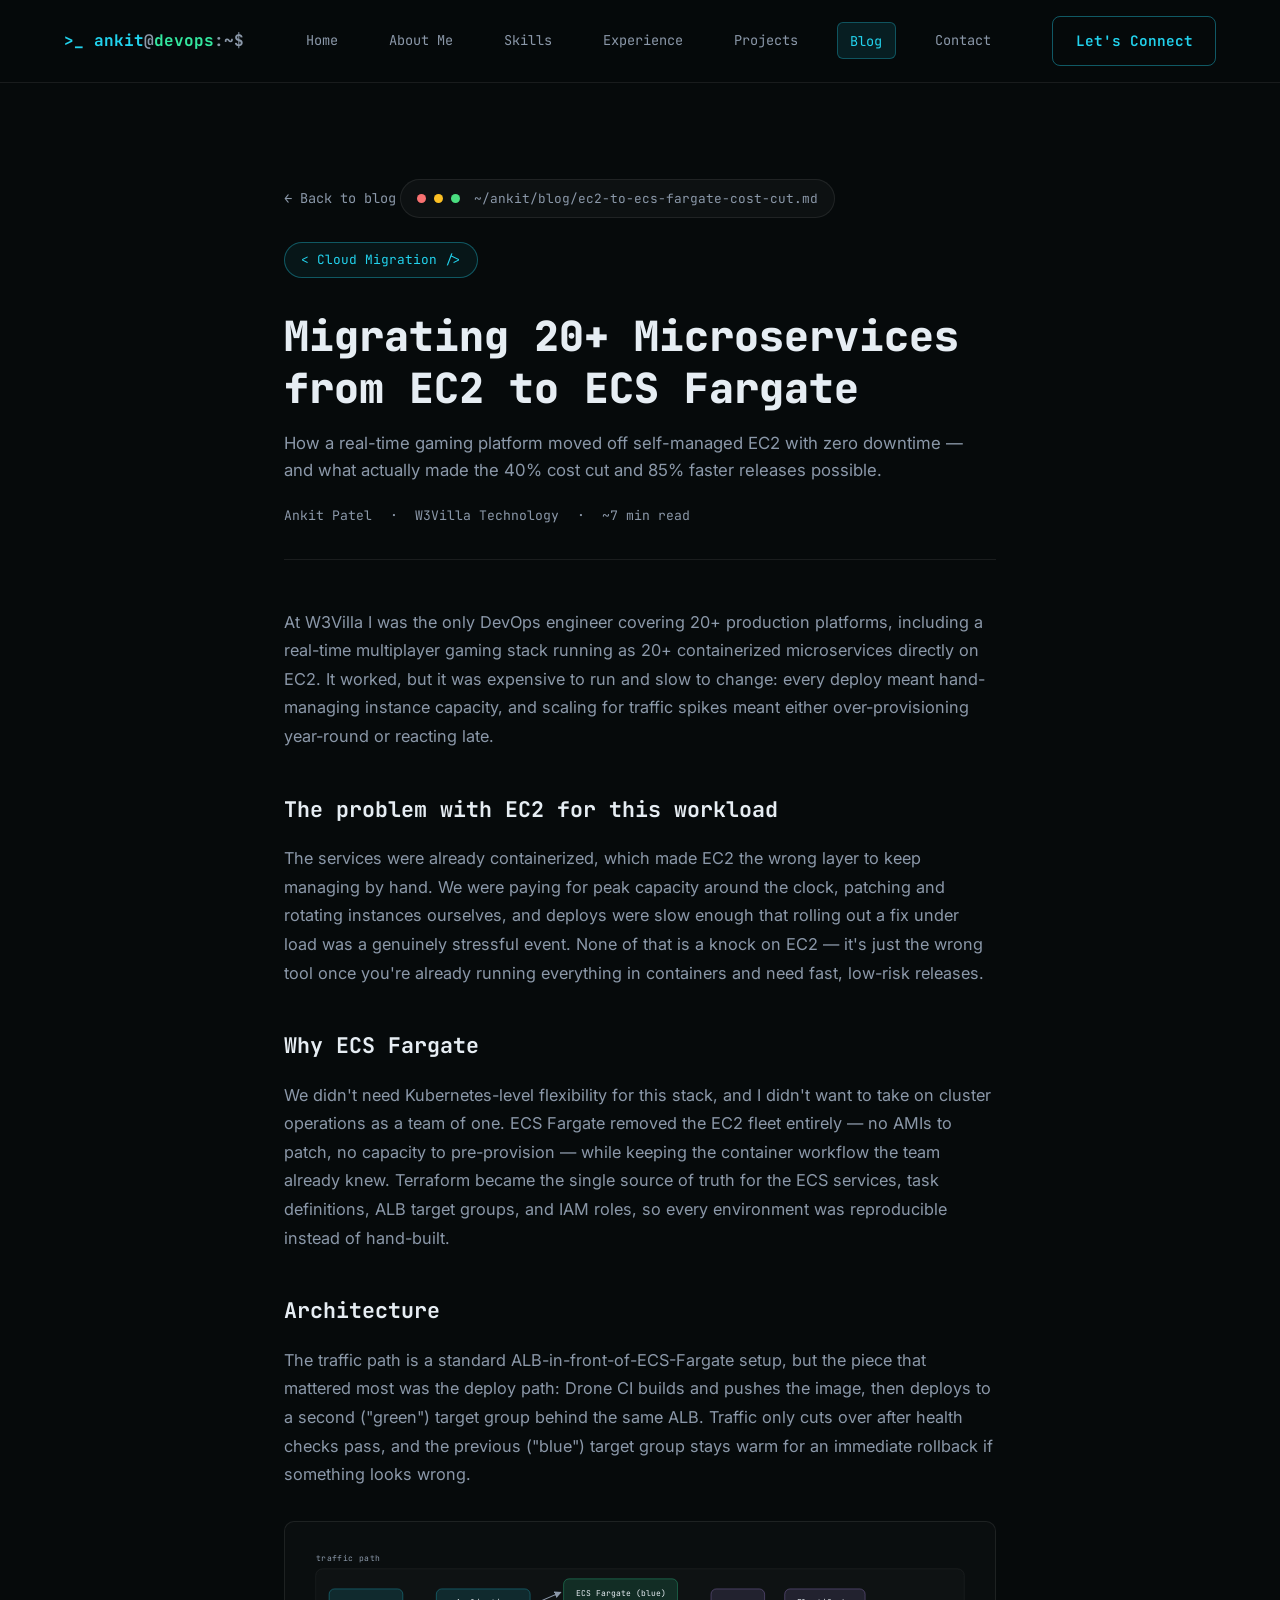
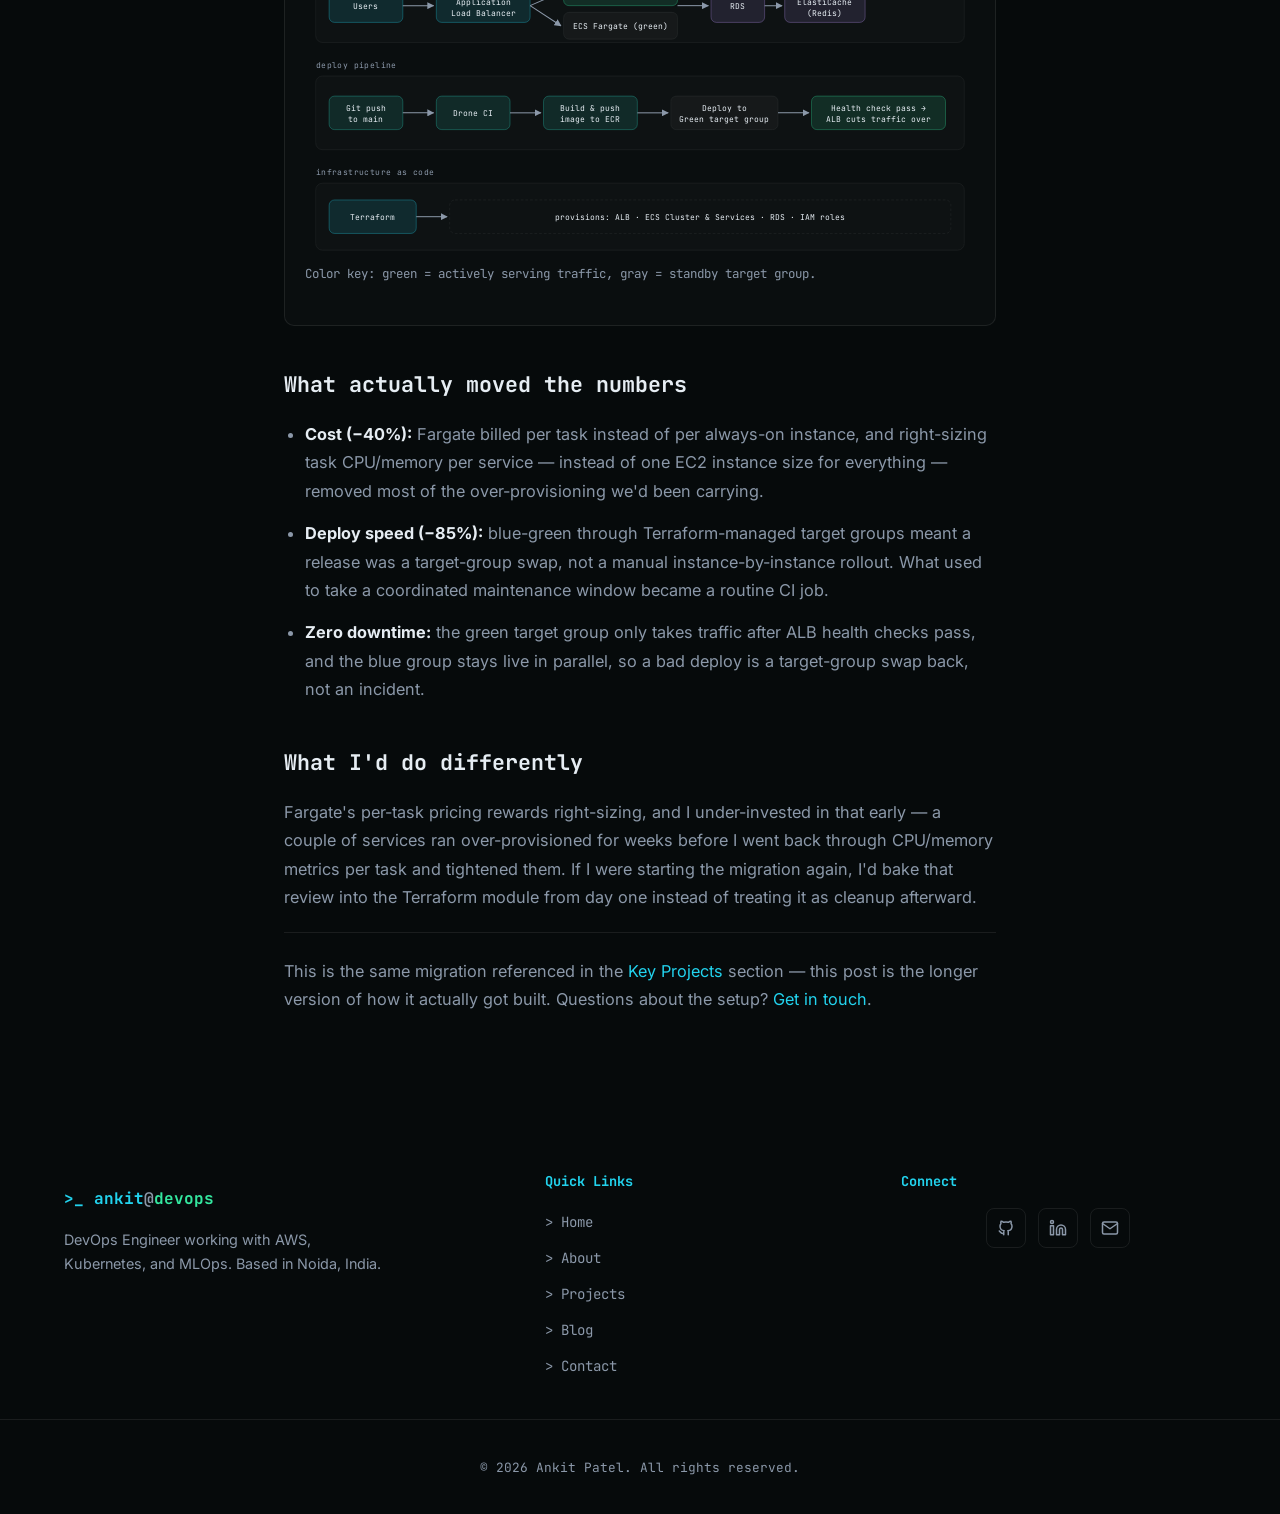
==== blog/ec2-to-ecs-fargate-migration.html @ 42680e38 "Add profile snapshot section, fix experience figures, publish first blog post - Correct years of exp" ====
<!doctype html>
<html lang="en">
  <head>
    <meta charset="UTF-8" />
    <meta name="viewport" content="width=device-width, initial-scale=1.0" />
    <title>Migrating 20+ Microservices from EC2 to ECS Fargate | Ankit Patel</title>
    <meta name="description" content="How I moved a real-time gaming platform's 20+ microservices from EC2 to ECS Fargate with Terraform, blue-green deployments, and Drone CI &mdash; cutting costs 40% and shipping 85% faster with zero downtime." />
    <meta name="author" content="Ankit Patel" />
    <meta name="robots" content="index, follow" />
    <link rel="canonical" href="https://aankitpatel.github.io/blog/ec2-to-ecs-fargate-migration.html" />

    <meta property="og:title" content="Migrating 20+ Microservices from EC2 to ECS Fargate" />
    <meta property="og:description" content="Terraform, blue-green deployments, and Drone CI: how a real-time gaming platform moved off EC2 with zero downtime, 40% lower costs, and 85% faster releases." />
    <meta property="og:type" content="article" />
    <meta property="og:url" content="https://aankitpatel.github.io/blog/ec2-to-ecs-fargate-migration.html" />
    <meta property="og:image" content="https://aankitpatel.github.io/assets/profile.jpg" />
    <meta name="theme-color" content="#0a0f10" />

    <link rel="preconnect" href="https://fonts.googleapis.com" />
    <link rel="preconnect" href="https://fonts.gstatic.com" crossorigin />
    <link href="https://fonts.googleapis.com/css2?family=Inter:wght@400;500;600;700;800&family=JetBrains+Mono:wght@400;500;600;700;800&display=swap" rel="stylesheet" />
    <link rel="stylesheet" href="../assets/style.css" />
    <link rel="stylesheet" href="../assets/post.css" />
    <link rel="icon" href="/favicon.ico" sizes="any" />
  </head>

  <body>
    <header class="nav" id="nav">
      <div class="nav-inner">
        <a href="../index.html#home" class="nav-logo"><span class="prompt-icon">&gt;_</span> <span class="c-cyan">ankit</span><span class="c-dim">@</span><span class="c-green">devops</span><span class="c-dim">:~$</span></a>
        <button class="nav-toggle" id="navToggle" aria-label="Toggle menu" aria-expanded="false">
          <span></span><span></span><span></span>
        </button>
        <nav class="nav-links" id="navLinks">
          <a href="../index.html#home">Home</a>
          <a href="../index.html#about">About Me</a>
          <a href="../index.html#skills">Skills</a>
          <a href="../index.html#experience">Experience</a>
          <a href="../index.html#projects">Projects</a>
          <a href="../index.html#blog" class="active">Blog</a>
          <a href="../index.html#contact">Contact</a>
        </nav>
        <a href="../index.html#contact" class="btn btn-outline nav-cta">Let's Connect</a>
      </div>
    </header>

    <article class="post">
      <div class="container post-container">
        <a class="post-back" href="../index.html#blog">&larr; Back to blog</a>

        <div class="term-badge">
          <span class="dot dot-red"></span><span class="dot dot-yellow"></span><span class="dot dot-green"></span>
          <span class="term-path">~/ankit/blog/ec2-to-ecs-fargate-cost-cut.md</span>
        </div>

        <span class="pill pill-cyan">&lt; Cloud Migration /&gt;</span>
        <h1 class="post-title">Migrating 20+ Microservices from EC2 to ECS Fargate</h1>
        <p class="post-sub">How a real-time gaming platform moved off self-managed EC2 with zero downtime &mdash; and what actually made the 40% cost cut and 85% faster releases possible.</p>
        <div class="post-meta">
          <span>Ankit Patel</span>
          <span class="sep">&middot;</span>
          <span>W3Villa Technology</span>
          <span class="sep">&middot;</span>
          <span>~7 min read</span>
        </div>

        <div class="post-body">
          <p>
            At W3Villa I was the only DevOps engineer covering 20+ production platforms, including a real-time
            multiplayer gaming stack running as 20+ containerized microservices directly on EC2. It worked, but it
            was expensive to run and slow to change: every deploy meant hand-managing instance capacity, and scaling
            for traffic spikes meant either over-provisioning year-round or reacting late.
          </p>

          <h2>The problem with EC2 for this workload</h2>
          <p>
            The services were already containerized, which made EC2 the wrong layer to keep managing by hand. We
            were paying for peak capacity around the clock, patching and rotating instances ourselves, and deploys
            were slow enough that rolling out a fix under load was a genuinely stressful event. None of that is a
            knock on EC2 &mdash; it's just the wrong tool once you're already running everything in containers and need
            fast, low-risk releases.
          </p>

          <h2>Why ECS Fargate</h2>
          <p>
            We didn't need Kubernetes-level flexibility for this stack, and I didn't want to take on cluster
            operations as a team of one. ECS Fargate removed the EC2 fleet entirely &mdash; no AMIs to patch, no
            capacity to pre-provision &mdash; while keeping the container workflow the team already knew. Terraform
            became the single source of truth for the ECS services, task definitions, ALB target groups, and IAM
            roles, so every environment was reproducible instead of hand-built.
          </p>

          <h2>Architecture</h2>
          <p>
            The traffic path is a standard ALB-in-front-of-ECS-Fargate setup, but the piece that mattered most was
            the deploy path: Drone CI builds and pushes the image, then deploys to a second ("green") target group
            behind the same ALB. Traffic only cuts over after health checks pass, and the previous ("blue") target
            group stays warm for an immediate rollback if something looks wrong.
          </p>

          <div class="diagram-wrap" role="img" aria-label="Architecture diagram: users route through an Application Load Balancer to ECS Fargate blue and green target groups backed by RDS and ElastiCache; a Drone CI pipeline builds images, pushes to ECR, and deploys to the green target group before the ALB cuts traffic over; Terraform provisions the ALB, ECS cluster, RDS, and IAM roles.">
            <svg viewBox="0 0 1000 480" xmlns="http://www.w3.org/2000/svg" class="diagram-svg">
              <defs>
                <marker id="arrow" viewBox="0 0 10 10" refX="9" refY="5" markerWidth="7" markerHeight="7" orient="auto-start-reverse">
                  <path d="M0,0 L10,5 L0,10 z" fill="var(--diagram-arrow)"></path>
                </marker>
              </defs>

              <text x="16" y="28" class="diagram-lane-label">traffic path</text>
              <rect x="16" y="40" width="968" height="110" rx="10" class="diagram-lane"></rect>

              <rect x="36" y="70" width="110" height="50" rx="8" class="diagram-box diagram-box-cyan"></rect>
              <text x="91" y="100" class="diagram-box-text">Users</text>

              <rect x="196" y="70" width="140" height="50" rx="8" class="diagram-box diagram-box-cyan"></rect>
              <text x="266" y="94" class="diagram-box-text">Application</text>
              <text x="266" y="110" class="diagram-box-text">Load Balancer</text>

              <rect x="386" y="55" width="170" height="40" rx="8" class="diagram-box diagram-box-green"></rect>
              <text x="471" y="80" class="diagram-box-text">ECS Fargate (blue)</text>

              <rect x="386" y="105" width="170" height="40" rx="8" class="diagram-box diagram-box-dim"></rect>
              <text x="471" y="130" class="diagram-box-text">ECS Fargate (green)</text>

              <rect x="606" y="70" width="80" height="50" rx="8" class="diagram-box diagram-box-purple"></rect>
              <text x="646" y="100" class="diagram-box-text">RDS</text>

              <rect x="716" y="70" width="120" height="50" rx="8" class="diagram-box diagram-box-purple"></rect>
              <text x="776" y="94" class="diagram-box-text">ElastiCache</text>
              <text x="776" y="110" class="diagram-box-text">(Redis)</text>

              <line x1="146" y1="95" x2="192" y2="95" class="diagram-line" marker-end="url(#arrow)"></line>
              <line x1="336" y1="95" x2="382" y2="75" class="diagram-line" marker-end="url(#arrow)"></line>
              <line x1="336" y1="95" x2="382" y2="125" class="diagram-line" marker-end="url(#arrow)"></line>
              <line x1="556" y1="95" x2="602" y2="95" class="diagram-line" marker-end="url(#arrow)"></line>
              <line x1="686" y1="95" x2="712" y2="95" class="diagram-line" marker-end="url(#arrow)"></line>

              <text x="16" y="188" class="diagram-lane-label">deploy pipeline</text>
              <rect x="16" y="200" width="968" height="110" rx="10" class="diagram-lane"></rect>

              <rect x="36" y="230" width="110" height="50" rx="8" class="diagram-box diagram-box-teal"></rect>
              <text x="91" y="252" class="diagram-box-text">Git push</text>
              <text x="91" y="268" class="diagram-box-text">to main</text>

              <rect x="196" y="230" width="110" height="50" rx="8" class="diagram-box diagram-box-teal"></rect>
              <text x="251" y="260" class="diagram-box-text">Drone CI</text>

              <rect x="356" y="230" width="140" height="50" rx="8" class="diagram-box diagram-box-teal"></rect>
              <text x="426" y="252" class="diagram-box-text">Build &amp; push</text>
              <text x="426" y="268" class="diagram-box-text">image to ECR</text>

              <rect x="546" y="230" width="160" height="50" rx="8" class="diagram-box diagram-box-dim"></rect>
              <text x="626" y="252" class="diagram-box-text">Deploy to</text>
              <text x="626" y="268" class="diagram-box-text">Green target group</text>

              <rect x="756" y="230" width="200" height="50" rx="8" class="diagram-box diagram-box-green"></rect>
              <text x="856" y="252" class="diagram-box-text">Health check pass &rarr;</text>
              <text x="856" y="268" class="diagram-box-text">ALB cuts traffic over</text>

              <line x1="146" y1="255" x2="192" y2="255" class="diagram-line" marker-end="url(#arrow)"></line>
              <line x1="306" y1="255" x2="352" y2="255" class="diagram-line" marker-end="url(#arrow)"></line>
              <line x1="496" y1="255" x2="542" y2="255" class="diagram-line" marker-end="url(#arrow)"></line>
              <line x1="706" y1="255" x2="752" y2="255" class="diagram-line" marker-end="url(#arrow)"></line>

              <text x="16" y="348" class="diagram-lane-label">infrastructure as code</text>
              <rect x="16" y="360" width="968" height="100" rx="10" class="diagram-lane"></rect>

              <rect x="36" y="385" width="130" height="50" rx="8" class="diagram-box diagram-box-cyan"></rect>
              <text x="101" y="415" class="diagram-box-text">Terraform</text>

              <rect x="216" y="385" width="748" height="50" rx="8" class="diagram-box diagram-box-outline"></rect>
              <text x="590" y="415" class="diagram-box-text">provisions: ALB &middot; ECS Cluster &amp; Services &middot; RDS &middot; IAM roles</text>

              <line x1="166" y1="410" x2="212" y2="410" class="diagram-line" marker-end="url(#arrow)"></line>
            </svg>
            <p class="diagram-caption">Color key: green = actively serving traffic, gray = standby target group.</p>
          </div>

          <h2>What actually moved the numbers</h2>
          <ul>
            <li>
              <strong>Cost (&minus;40%):</strong> Fargate billed per task instead of per always-on instance, and
              right-sizing task CPU/memory per service &mdash; instead of one EC2 instance size for everything &mdash;
              removed most of the over-provisioning we'd been carrying.
            </li>
            <li>
              <strong>Deploy speed (&minus;85%):</strong> blue-green through Terraform-managed target groups meant a
              release was a target-group swap, not a manual instance-by-instance rollout. What used to take a
              coordinated maintenance window became a routine CI job.
            </li>
            <li>
              <strong>Zero downtime:</strong> the green target group only takes traffic after ALB health checks
              pass, and the blue group stays live in parallel, so a bad deploy is a target-group swap back, not an
              incident.
            </li>
          </ul>

          <h2>What I'd do differently</h2>
          <p>
            Fargate's per-task pricing rewards right-sizing, and I under-invested in that early &mdash; a couple of
            services ran over-provisioned for weeks before I went back through CPU/memory metrics per task and
            tightened them. If I were starting the migration again, I'd bake that review into the Terraform module
            from day one instead of treating it as cleanup afterward.
          </p>

          <p class="post-closing">
            This is the same migration referenced in the
            <a href="../index.html#projects">Key Projects</a> section &mdash; this post is the longer version of how
            it actually got built. Questions about the setup? <a href="../index.html#contact">Get in touch</a>.
          </p>
        </div>
      </div>
    </article>

    <footer class="footer">
      <div class="container footer-grid">
        <div>
          <p class="nav-logo"><span class="prompt-icon">&gt;_</span> <span class="c-cyan">ankit</span><span class="c-dim">@</span><span class="c-green">devops</span></p>
          <p class="footer-blurb">DevOps Engineer working with AWS, Kubernetes, and MLOps. Based in Noida, India.</p>
        </div>
        <div>
          <h4>Quick Links</h4>
          <ul class="footer-links">
            <li><a href="../index.html#home">&gt; Home</a></li>
            <li><a href="../index.html#about">&gt; About</a></li>
            <li><a href="../index.html#projects">&gt; Projects</a></li>
            <li><a href="../index.html#blog">&gt; Blog</a></li>
            <li><a href="../index.html#contact">&gt; Contact</a></li>
          </ul>
        </div>
        <div>
          <h4>Connect</h4>
          <div class="social-row">
            <a href="https://github.com/aankitpatel" target="_blank" rel="noopener" aria-label="GitHub">
              <svg viewBox="0 0 24 24" class="icon"><path d="M9 19c-4.3 1.4-4.3-2.5-6-3m12 5v-3.5c0-1 .1-1.4-.5-2 2.8-.3 5.5-1.4 5.5-6a4.6 4.6 0 0 0-1.3-3.2 4.2 4.2 0 0 0-.1-3.2s-1.1-.3-3.5 1.3a12.3 12.3 0 0 0-6.2 0C6.5 2.8 5.4 3.1 5.4 3.1a4.2 4.2 0 0 0-.1 3.2A4.6 4.6 0 0 0 4 9.5c0 4.6 2.7 5.7 5.5 6-.6.6-.6 1.2-.5 2V21"/></svg>
            </a>
            <a href="https://linkedin.com/in/ankit-patel-58916516b" target="_blank" rel="noopener" aria-label="LinkedIn">
              <svg viewBox="0 0 24 24" class="icon"><path d="M16 8a6 6 0 0 1 6 6v7h-4v-7a2 2 0 0 0-2-2 2 2 0 0 0-2 2v7h-4v-7a6 6 0 0 1 6-6z"/><rect x="2" y="9" width="4" height="12"/><circle cx="4" cy="4" r="2"/></svg>
            </a>
            <a href="mailto:a.ankitpatel01@gmail.com" aria-label="Email">
              <svg viewBox="0 0 24 24" class="icon"><rect x="2" y="4" width="20" height="16" rx="2"/><polyline points="22 6 12 13 2 6"/></svg>
            </a>
          </div>
        </div>
      </div>
      <div class="footer-bottom">
        <p>&copy; 2026 Ankit Patel. All rights reserved.</p>
      </div>
    </footer>

    <script src="../assets/script.js"></script>
  </body>
</html>
---- assets/style.css ----
:root {
  --bg: #060a0b;
  --bg-alt: #0a1011;
  --card: rgba(255, 255, 255, 0.02);
  --border: rgba(255, 255, 255, 0.08);
  --text: #e6edf3;
  --text-dim: #8b98a9;

  --cyan: #22d3ee;
  --green: #34e8a0;
  --teal: #2dd4bf;
  --purple: #b794f6;

  --font-mono: "JetBrains Mono", ui-monospace, "SF Mono", Consolas, monospace;
  --font-sans: "Inter", system-ui, -apple-system, sans-serif;

  --radius: 10px;
  --max-width: 1200px;
}

* { box-sizing: border-box; }
html { scroll-behavior: smooth; }

body {
  margin: 0;
  font-family: var(--font-sans);
  background: var(--bg);
  color: var(--text);
  line-height: 1.65;
}

a { color: inherit; text-decoration: none; }
.container { max-width: var(--max-width); margin: 0 auto; padding: 0 1.5rem; }

.icon { width: 18px; height: 18px; fill: none; stroke: currentColor; stroke-width: 2; stroke-linecap: round; stroke-linejoin: round; }
.icon-sm { width: 15px; height: 15px; fill: none; stroke: currentColor; stroke-width: 2; stroke-linecap: round; stroke-linejoin: round; vertical-align: -2px; margin-right: 2px; }

.c-cyan { color: var(--cyan); }
.c-green { color: var(--green); }
.c-purple { color: var(--purple); }
.c-dim { color: var(--text-dim); }

/* NAV */
.nav {
  position: sticky;
  top: 0;
  z-index: 100;
  background: rgba(6, 10, 11, 0.85);
  backdrop-filter: blur(10px);
  border-bottom: 1px solid var(--border);
}
.nav-inner {
  max-width: var(--max-width);
  margin: 0 auto;
  padding: 1rem 1.5rem;
  display: flex;
  align-items: center;
  gap: 2rem;
}
.nav-logo {
  font-family: var(--font-mono);
  font-weight: 700;
  font-size: 1rem;
  white-space: nowrap;
}
.prompt-icon { color: var(--cyan); }
.nav-links {
  display: flex;
  gap: 1.6rem;
  flex: 1;
  justify-content: center;
}
.nav-links a {
  font-family: var(--font-mono);
  color: var(--text-dim);
  font-size: 0.85rem;
  padding: 0.4rem 0.8rem;
  border-radius: 6px;
  transition: color 0.15s ease, background 0.15s ease;
}
.nav-links a:hover { color: var(--text); }
.nav-links a.active {
  color: var(--cyan);
  background: rgba(34, 211, 238, 0.1);
  border: 1px solid rgba(34, 211, 238, 0.3);
}
.nav-cta { white-space: nowrap; font-size: 0.85rem; padding: 0.55rem 1.1rem; }
.nav-toggle {
  display: none;
  flex-direction: column;
  gap: 4px;
  background: none;
  border: none;
  cursor: pointer;
  margin-left: auto;
}
.nav-toggle span { width: 22px; height: 2px; background: var(--text); display: block; }

/* BUTTONS */
.btn {
  display: inline-flex;
  align-items: center;
  gap: 0.5rem;
  padding: 0.75rem 1.4rem;
  border-radius: 8px;
  font-family: var(--font-mono);
  font-weight: 600;
  font-size: 0.9rem;
  border: 1px solid transparent;
  cursor: pointer;
  transition: transform 0.15s ease, box-shadow 0.15s ease, background 0.15s ease;
}
.btn:hover { transform: translateY(-2px); text-decoration: none; }
.btn-primary { background: var(--cyan); color: #04191d; box-shadow: 0 0 24px rgba(34, 211, 238, 0.25); }
.btn-primary:hover { box-shadow: 0 0 32px rgba(34, 211, 238, 0.45); }
.btn-outline { background: transparent; color: var(--cyan); border-color: rgba(34, 211, 238, 0.4); }
.btn-outline:hover { background: rgba(34, 211, 238, 0.08); }
.btn-outline-cyan { background: transparent; color: var(--cyan); border-color: rgba(34, 211, 238, 0.4); }
.btn-outline-cyan:hover { background: rgba(34, 211, 238, 0.08); }
.btn-outline-green { background: transparent; color: var(--green); border-color: rgba(52, 232, 160, 0.4); }
.btn-outline-green:hover { background: rgba(52, 232, 160, 0.08); }

/* HERO */
.hero {
  position: relative;
  min-height: 92vh;
  display: flex;
  align-items: center;
  justify-content: center;
  text-align: center;
  overflow: hidden;
  padding: 5rem 1.5rem 3rem;
}
.hero-grid {
  position: absolute;
  inset: 0;
  background-image:
    linear-gradient(rgba(255, 255, 255, 0.035) 1px, transparent 1px),
    linear-gradient(90deg, rgba(255, 255, 255, 0.035) 1px, transparent 1px);
  background-size: 44px 44px;
  mask-image: radial-gradient(ellipse at center, black 40%, transparent 80%);
}
.hero-glow {
  position: absolute;
  width: 480px;
  height: 480px;
  border-radius: 50%;
  filter: blur(90px);
  opacity: 0.25;
}
.hero-glow-cyan { top: -120px; left: -100px; background: var(--cyan); }
.hero-glow-green { bottom: -160px; right: -120px; background: var(--green); }

.hero-inner { position: relative; z-index: 1; max-width: 880px; }

.term-badge {
  display: inline-flex;
  align-items: center;
  gap: 0.5rem;
  padding: 0.5rem 1rem;
  border: 1px solid var(--border);
  border-radius: 999px;
  background: rgba(255, 255, 255, 0.03);
  margin-bottom: 2rem;
  font-family: var(--font-mono);
  font-size: 0.8rem;
  color: var(--text-dim);
}
.dot { width: 9px; height: 9px; border-radius: 50%; display: inline-block; }
.dot-red { background: #f87171; }
.dot-yellow { background: #fbbf24; }
.dot-green { background: #4ade80; }
.term-path { margin-left: 0.4rem; }

.hero h1 {
  font-family: var(--font-mono);
  font-size: clamp(2.4rem, 6vw, 4.2rem);
  font-weight: 800;
  margin: 0 0 1.25rem;
  letter-spacing: -0.01em;
}
.grad-text {
  background: linear-gradient(90deg, var(--cyan), var(--green));
  -webkit-background-clip: text;
  background-clip: text;
  color: transparent;
  filter: drop-shadow(0 0 18px rgba(34, 211, 238, 0.35));
}

.typewriter-line {
  font-family: var(--font-mono);
  font-size: 1.3rem;
  color: var(--text-dim);
  margin: 0 0 1.75rem;
  min-height: 1.6em;
}
.prompt-arrow { color: var(--cyan); }
.cursor { display: inline-block; width: 0.55em; background: var(--cyan); animation: blink 1s step-end infinite; }
@keyframes blink { 50% { opacity: 0; } }

.tagline { color: var(--text-dim); font-size: 1.02rem; max-width: 720px; margin: 0 auto 2.25rem; }

.cta-row { display: flex; gap: 1rem; justify-content: center; flex-wrap: wrap; }

.scroll-label {
  font-family: var(--font-mono);
  color: var(--text-dim);
  font-size: 0.78rem;
  text-transform: uppercase;
  letter-spacing: 0.1em;
  margin: 2.5rem 0 1rem;
}
.social-row { display: flex; gap: 0.75rem; justify-content: center; }
.social-row a {
  width: 40px; height: 40px;
  display: flex; align-items: center; justify-content: center;
  border: 1px solid var(--border);
  border-radius: 8px;
  color: var(--text-dim);
  transition: color 0.15s ease, border-color 0.15s ease;
}
.social-row a:hover { color: var(--cyan); border-color: rgba(34, 211, 238, 0.4); }

/* SNAPSHOT */
.snapshot-section { padding-top: 0; }
.snapshot-grid {
  display: grid;
  grid-template-columns: 1fr auto 1fr;
  gap: 2.5rem;
  align-items: center;
}
.snapshot-col { display: grid; gap: 1.5rem; }
.snapshot-card {
  border: 1px solid var(--border);
  border-radius: var(--radius);
  background: var(--card);
  padding: 1.5rem;
}
.snapshot-label {
  display: block;
  font-family: var(--font-mono);
  font-size: 0.72rem;
  color: var(--text-dim);
  letter-spacing: 0.08em;
  margin-bottom: 0.9rem;
}
.snapshot-name { margin: 0 0 0.3rem; font-family: var(--font-mono); font-size: 1.3rem; font-weight: 800; }
.snapshot-role { margin: 0 0 0.85rem; color: var(--cyan); font-family: var(--font-mono); font-size: 0.85rem; }
.snapshot-loc { margin: 0; color: var(--text-dim); font-size: 0.85rem; display: flex; align-items: center; gap: 0.4rem; }
.snapshot-card p { color: var(--text-dim); font-size: 0.88rem; margin: 0 0 0.75rem; }
.snapshot-card p:last-child { margin-bottom: 0; }

.snapshot-photo-wrap {
  position: relative;
  width: 260px;
  height: 260px;
  margin: 0 auto;
  display: flex;
  align-items: center;
  justify-content: center;
}
.snapshot-photo-frame {
  width: 220px;
  height: 220px;
  border-radius: 50%;
  overflow: hidden;
  border: 1px solid rgba(34, 211, 238, 0.4);
  box-shadow: 0 0 0 10px rgba(34, 211, 238, 0.05), 0 0 40px rgba(34, 211, 238, 0.15);
}
.snapshot-photo-frame img { width: 100%; height: 100%; object-fit: cover; display: block; }
.snapshot-corner {
  position: absolute;
  width: 28px;
  height: 28px;
  border: 2px solid rgba(52, 232, 160, 0.5);
}
.snapshot-corner-tl { top: 0; left: 0; border-right: none; border-bottom: none; }
.snapshot-corner-br { bottom: 0; right: 0; border-left: none; border-top: none; }

.snapshot-stats { list-style: none; padding: 0; margin: 0; display: grid; gap: 0.85rem; font-family: var(--font-mono); font-size: 0.85rem; color: var(--text-dim); }
.snapshot-stats li { display: flex; align-items: baseline; gap: 0.6rem; border-bottom: 1px solid var(--border); padding-bottom: 0.85rem; }
.snapshot-stats li:last-child { border-bottom: none; padding-bottom: 0; }
.snapshot-stats strong { font-size: 1.15rem; font-weight: 800; }

.snapshot-links { display: grid; gap: 0.85rem; }
.snapshot-links a {
  display: flex;
  align-items: center;
  gap: 0.6rem;
  color: var(--text-dim);
  font-family: var(--font-mono);
  font-size: 0.85rem;
  padding-bottom: 0.85rem;
  border-bottom: 1px solid var(--border);
  transition: color 0.15s ease;
}
.snapshot-links a:last-child { border-bottom: none; padding-bottom: 0; }
.snapshot-links a:hover { color: var(--cyan); }

/* SECTIONS */
.section { padding: 6rem 0; border-bottom: 1px solid var(--border); position: relative; }
.section-head { text-align: center; max-width: 640px; margin: 0 auto 3.5rem; }
.pill {
  display: inline-block;
  font-family: var(--font-mono);
  font-size: 0.8rem;
  padding: 0.4rem 1rem;
  border-radius: 999px;
  border: 1px solid;
  margin-bottom: 1.25rem;
}
.pill-cyan { color: var(--cyan); border-color: rgba(34, 211, 238, 0.35); background: rgba(34, 211, 238, 0.06); }
.pill-green { color: var(--green); border-color: rgba(52, 232, 160, 0.35); background: rgba(52, 232, 160, 0.06); }
.pill-purple { color: var(--purple); border-color: rgba(183, 148, 246, 0.35); background: rgba(183, 148, 246, 0.06); }

.grad-heading {
  font-family: var(--font-mono);
  font-size: clamp(1.9rem, 4vw, 2.6rem);
  font-weight: 800;
  margin: 0 0 0.75rem;
  background: linear-gradient(90deg, var(--cyan), var(--green));
  -webkit-background-clip: text;
  background-clip: text;
  color: transparent;
}
.grad-heading.big { font-size: clamp(2.4rem, 6vw, 3.6rem); color: var(--text); background: none; -webkit-text-fill-color: initial; }
.grad-heading.big .grad-text { filter: drop-shadow(0 0 22px rgba(52, 232, 160, 0.4)); }
.section-sub { color: var(--text-dim); font-size: 1rem; }

/* Accent color mapping */
.accent-cyan { --accent: var(--cyan); --accent-rgb: 34, 211, 238; }
.accent-green { --accent: var(--green); --accent-rgb: 52, 232, 160; }
.accent-teal { --accent: var(--teal); --accent-rgb: 45, 212, 191; }
.accent-purple { --accent: var(--purple); --accent-rgb: 183, 148, 246; }

/* ABOUT */
.about-grid { display: grid; grid-template-columns: 320px 1fr; gap: 3rem; align-items: start; }
.about-visual {
  border: 1px solid var(--border);
  border-radius: var(--radius);
  background: var(--card);
  padding: 1.5rem 1.25rem;
  box-shadow: 0 0 0 6px var(--bg-alt), 0 0 30px rgba(34, 211, 238, 0.1);
}
.about-visual .term-badge { margin-bottom: 1.4rem; font-size: 0.78rem; padding: 0.45rem 0.85rem; }
.git-log { font-family: var(--font-mono); font-size: 0.95rem; line-height: 1.6; }
.git-cmd { color: var(--text-dim); margin: 0 0 1.25rem; font-size: 0.85rem; }
.git-line {
  margin-bottom: 1.3rem;
  opacity: 0; transform: translateX(-8px);
  animation: git-line-in 0.45s ease forwards;
  animation-delay: calc(var(--i, 0) * 0.12s);
}
.git-line:last-of-type { margin-bottom: 0; }
@keyframes git-line-in { to { opacity: 1; transform: translateX(0); } }
.git-line-top { display: flex; align-items: center; gap: 0.6rem; margin-bottom: 0.4rem; }
.git-hash { color: var(--text-dim); font-size: 0.85rem; }
.git-type { font-weight: 700; padding: 0.15rem 0.55rem; border-radius: 4px; font-size: 0.78rem; }
.git-type.feat { color: var(--green); background: rgba(52, 232, 160, 0.12); }
.git-type.chore { color: var(--purple); background: rgba(183, 148, 246, 0.12); }
.git-msg { color: var(--text); margin: 0; word-break: break-word; }
.git-stat { display: inline-block; margin-left: 0.5rem; font-size: 0.85rem; font-weight: 700; white-space: nowrap; }
.git-cursor { margin: 0.6rem 0 0; }
.about-copy p { color: var(--text-dim); }
.about-copy blockquote {
  margin: 1.5rem 0; padding: 1rem 1.25rem;
  border-left: 3px solid var(--cyan);
  background: rgba(34, 211, 238, 0.05);
  border-radius: 0 var(--radius) var(--radius) 0;
  color: var(--text); font-style: italic;
}
.about-meta { display: grid; gap: 0.75rem; margin-top: 1.5rem; font-family: var(--font-mono); font-size: 0.9rem; }
.about-meta > div { display: flex; gap: 0.75rem; flex-wrap: wrap; }
.about-meta .label { font-weight: 600; min-width: 170px; flex-shrink: 0; }

/* SKILLS */
.skills-grid { display: grid; grid-template-columns: repeat(auto-fit, minmax(280px, 1fr)); gap: 1.5rem; }
.skill-card {
  background: var(--card);
  border: 1px solid var(--border);
  border-radius: var(--radius);
  padding: 1.5rem;
  transition: border-color 0.2s ease, transform 0.2s ease;
}
.skill-card:hover { border-color: rgba(var(--accent-rgb), 0.5); transform: translateY(-3px); }
.skill-icon {
  width: 44px; height: 44px; border-radius: 10px;
  display: flex; align-items: center; justify-content: center;
  background: rgba(var(--accent-rgb), 0.12);
  color: var(--accent);
  margin-bottom: 1rem;
}
.skill-card h3 { margin: 0 0 0.9rem; font-family: var(--font-mono); font-size: 1.02rem; color: var(--accent); }
.tags { display: flex; flex-wrap: wrap; gap: 0.45rem; }
.tags span {
  border: 1px solid rgba(var(--accent-rgb), 0.35);
  background: rgba(var(--accent-rgb), 0.08);
  color: var(--accent);
  padding: 0.3rem 0.65rem;
  border-radius: 6px;
  font-family: var(--font-mono);
  font-size: 0.76rem;
}
.project-card .tags span {
  border-color: var(--border);
  background: rgba(255, 255, 255, 0.03);
  color: var(--text-dim);
}

/* TIMELINE */
.timeline { position: relative; padding-left: 2.2rem; }
.timeline-item { position: relative; margin-bottom: 2.5rem; border-left: 2px solid rgba(var(--accent-rgb), 0.4); padding-bottom: 0; }
.timeline-item:last-child { margin-bottom: 0; }
.timeline-marker {
  position: absolute; left: -2.28rem; top: 0.4rem;
  width: 13px; height: 13px; border-radius: 50%;
  background: var(--accent);
  box-shadow: 0 0 0 4px var(--bg), 0 0 14px rgba(var(--accent-rgb), 0.7);
}
.timeline-content { margin-left: 1.5rem; background: var(--card); border: 1px solid var(--border); border-radius: var(--radius); padding: 1.75rem; }
.timeline-head { display: flex; justify-content: space-between; flex-wrap: wrap; gap: 1rem; margin-bottom: 1rem; }
.timeline-head h3 { margin: 0 0 0.2rem; font-family: var(--font-mono); color: var(--accent); font-size: 1.15rem; }
.timeline-company { margin: 0; color: var(--text); font-weight: 600; }
.timeline-meta { display: flex; flex-direction: column; gap: 0.4rem; align-items: flex-end; color: var(--text-dim); font-size: 0.85rem; font-family: var(--font-mono); white-space: nowrap; }
.timeline-content ul { color: var(--text-dim); padding-left: 1.2rem; margin: 0; }
.timeline-content li { margin-bottom: 0.5rem; }

/* PROJECTS */
.projects-grid { display: grid; grid-template-columns: repeat(auto-fit, minmax(340px, 1fr)); gap: 1.5rem; }
.project-card {
  background: var(--card);
  border: 1px solid var(--border);
  border-radius: var(--radius);
  padding: 1.6rem;
  display: flex; flex-direction: column;
  transition: border-color 0.2s ease, transform 0.2s ease;
}
.project-card:hover { border-color: rgba(var(--accent-rgb), 0.5); transform: translateY(-3px); }
.project-top { display: flex; align-items: center; justify-content: space-between; margin-bottom: 1rem; }
.project-icon {
  width: 40px; height: 40px; border-radius: 10px;
  display: flex; align-items: center; justify-content: center;
  background: rgba(var(--accent-rgb), 0.12); color: var(--accent);
}
.project-date { font-family: var(--font-mono); font-size: 0.78rem; color: var(--text-dim); }
.project-card h3 { margin: 0 0 0.6rem; font-family: var(--font-mono); font-size: 1.05rem; }
.project-card p { color: var(--text-dim); font-size: 0.92rem; }
.project-card .impact { color: var(--text); background: rgba(52, 232, 160, 0.06); border: 1px solid rgba(52, 232, 160, 0.25); border-radius: 8px; padding: 0.6rem 0.8rem; font-size: 0.85rem; margin: 0.5rem 0 1rem; }
.project-card .tags { margin-top: auto; }

/* CERTIFICATIONS */
.cert-grid { display: grid; grid-template-columns: repeat(auto-fit, minmax(260px, 1fr)); gap: 1.5rem; }
.cert-card { background: var(--card); border: 1px solid var(--border); border-radius: var(--radius); padding: 1.5rem; transition: border-color 0.2s ease, transform 0.2s ease; }
.cert-card:hover { border-color: rgba(var(--accent-rgb), 0.5); transform: translateY(-3px); }
.cert-card h3 { margin: 0 0 0.35rem; font-family: var(--font-mono); font-size: 1rem; color: var(--accent); }
.cert-issuer { color: var(--text); font-weight: 600; font-size: 0.85rem; margin: 0 0 0.6rem; }
.cert-card p:last-child { color: var(--text-dim); margin: 0; font-size: 0.9rem; }

/* LEARNING */
.learning-grid { display: grid; grid-template-columns: repeat(auto-fit, minmax(240px, 1fr)); gap: 1.5rem; }
.learning-card { border: 1px dashed rgba(var(--accent-rgb), 0.4); border-radius: var(--radius); padding: 1.4rem 1.5rem; }
.learning-card h3 { margin: 0 0 0.5rem; font-family: var(--font-mono); font-size: 1rem; color: var(--accent); }
.learning-card p { color: var(--text-dim); margin: 0; font-size: 0.9rem; }

/* BLOG */
.post-preview {
  max-width: 640px;
  margin: 0 auto 2rem;
  border: 1px solid var(--border);
  border-radius: var(--radius);
  background: var(--card);
  padding: 1.75rem 2rem;
  transition: border-color 0.2s ease, transform 0.2s ease;
}
.post-preview:hover { border-color: rgba(52, 232, 160, 0.5); transform: translateY(-3px); }
.post-preview-top { display: flex; align-items: center; justify-content: space-between; margin-bottom: 0.85rem; }
.post-preview-tag {
  font-family: var(--font-mono);
  font-size: 0.72rem;
  font-weight: 700;
  color: var(--green);
  background: rgba(52, 232, 160, 0.12);
  border: 1px solid rgba(52, 232, 160, 0.35);
  border-radius: 999px;
  padding: 0.25rem 0.7rem;
}
.post-preview-date { font-family: var(--font-mono); font-size: 0.78rem; color: var(--text-dim); }
.post-preview h3 { margin: 0 0 0.75rem; font-family: var(--font-mono); font-size: 1.15rem; }
.post-preview h3 a { color: var(--text); }
.post-preview h3 a:hover { color: var(--cyan); }
.post-preview p { color: var(--text-dim); font-size: 0.92rem; margin: 0 0 1.1rem; }
.post-preview-link { display: inline-block; color: var(--cyan); font-family: var(--font-mono); font-size: 0.88rem; font-weight: 600; }
.post-preview-link:hover { text-decoration: underline; }

.blog-construction {
  max-width: 640px;
  margin: 0 auto;
  text-align: center;
  border: 1px solid var(--border);
  border-radius: var(--radius);
  background: var(--card);
  padding: 2.75rem 2rem;
  box-shadow: 0 0 30px rgba(183, 148, 246, 0.1);
}
.blog-construction .term-badge { margin-bottom: 1.75rem; }
.blog-typewriter-line {
  font-family: var(--font-mono);
  font-size: 1.05rem;
  color: var(--text-dim);
  min-height: 1.6em;
  margin: 0 0 1.6rem;
}
.blog-progress { display: flex; justify-content: center; gap: 0.5rem; margin-bottom: 1.75rem; }
.blog-dot {
  width: 8px; height: 8px; border-radius: 50%;
  background: var(--purple);
  animation: blog-pulse 1.4s ease infinite;
}
.blog-dot:nth-child(2) { animation-delay: 0.2s; }
.blog-dot:nth-child(3) { animation-delay: 0.4s; }
@keyframes blog-pulse { 0%, 100% { opacity: 0.25; transform: scale(0.8); } 50% { opacity: 1; transform: scale(1); } }
.blog-note { color: var(--text-dim); font-size: 0.9rem; margin: 0; }
.blog-note a { color: var(--cyan); }
.blog-note a:hover { text-decoration: underline; }

/* CTA */
.cta-section { border-bottom: none; }
.cta-inner { text-align: center; }
.availability { display: inline-flex; align-items: center; gap: 0.5rem; }
.pulse-dot { width: 8px; height: 8px; border-radius: 50%; background: var(--green); animation: pulse 1.6s ease infinite; }
@keyframes pulse { 0%, 100% { opacity: 1; } 50% { opacity: 0.35; } }
.cta-copy { color: var(--text-dim); max-width: 640px; margin: 1.25rem auto 2rem; }
.stats-grid { display: grid; grid-template-columns: repeat(4, 1fr); gap: 1.25rem; max-width: 900px; margin: 3.5rem auto 0; }
.stat { border: 1px solid var(--border); border-radius: var(--radius); padding: 1.5rem 1rem; background: var(--card); }
.stat-num { display: block; font-family: var(--font-mono); font-size: 2.1rem; font-weight: 800; color: var(--cyan); font-variant-numeric: tabular-nums; }
.stat-label { color: var(--text-dim); font-size: 0.82rem; }
.contact-details { margin-top: 2.5rem; color: var(--text-dim); font-family: var(--font-mono); font-size: 0.9rem; }
.contact-details a { color: var(--cyan); }
.contact-details a:hover { text-decoration: underline; }
.contact-details .sep { margin: 0 0.6rem; }

/* FOOTER */
.footer { padding: 3.5rem 0 0; }
.footer-grid { display: grid; grid-template-columns: 1.4fr 1fr 1fr; gap: 2.5rem; padding-bottom: 2.5rem; }
.footer-blurb { color: var(--text-dim); font-size: 0.9rem; margin-top: 0.75rem; max-width: 320px; }
.footer h4 { font-family: var(--font-mono); color: var(--cyan); font-size: 0.85rem; margin: 0 0 1rem; }
.footer-links { list-style: none; padding: 0; margin: 0; display: grid; gap: 0.6rem; }
.footer-links a { color: var(--text-dim); font-family: var(--font-mono); font-size: 0.88rem; }
.footer-links a:hover { color: var(--cyan); }
.footer-bottom { border-top: 1px solid var(--border); padding: 1.5rem 0; text-align: center; color: var(--text-dim); font-size: 0.8rem; font-family: var(--font-mono); }

/* RESPONSIVE */
@media (max-width: 900px) {
  .about-grid { grid-template-columns: 1fr; }
  .stats-grid { grid-template-columns: repeat(2, 1fr); }
  .footer-grid { grid-template-columns: 1fr; }
  .snapshot-grid { grid-template-columns: 1fr; justify-items: center; }
  .snapshot-photo-wrap { order: -1; }
  .snapshot-col { width: 100%; max-width: 420px; }
}
@media (max-width: 720px) {
  .nav-links {
    position: absolute; top: 100%; left: 0; right: 0;
    background: var(--bg); border-bottom: 1px solid var(--border);
    flex-direction: column; padding: 1rem 1.5rem; gap: 0.75rem; display: none;
  }
  .nav-links.open { display: flex; }
  .nav-toggle { display: flex; }
  .nav-cta { display: none; }
  .section { padding: 4rem 0; }
  .stats-grid { grid-template-columns: repeat(2, 1fr); }
  .timeline { padding-left: 1.5rem; }
  .timeline-meta { align-items: flex-start; }
}
---- assets/post.css ----
:root {
  --diagram-arrow: var(--text-dim);
}

/* POST LAYOUT */
.post { padding: 6rem 0 5rem; }
.post-container { max-width: 760px; }
.post-back {
  display: inline-block;
  font-family: var(--font-mono);
  font-size: 0.85rem;
  color: var(--text-dim);
  margin-bottom: 2rem;
  transition: color 0.15s ease;
}
.post-back:hover { color: var(--cyan); }
.post .term-badge { margin-bottom: 1.5rem; }
.post-title {
  font-family: var(--font-mono);
  font-size: clamp(1.8rem, 4vw, 2.6rem);
  font-weight: 800;
  line-height: 1.25;
  margin: 0.75rem 0 1rem;
}
.post-sub { color: var(--text-dim); font-size: 1.05rem; margin: 0 0 1.25rem; }
.post-meta {
  font-family: var(--font-mono);
  font-size: 0.82rem;
  color: var(--text-dim);
  margin-bottom: 3rem;
  padding-bottom: 2rem;
  border-bottom: 1px solid var(--border);
}
.post-meta .sep { margin: 0 0.6rem; }

.post-body { color: var(--text-dim); font-size: 1.02rem; line-height: 1.75; }
.post-body h2 { font-family: var(--font-mono); color: var(--text); font-size: 1.35rem; margin: 2.5rem 0 1rem; }
.post-body p { margin: 0 0 1.25rem; }
.post-body ul { margin: 0 0 1.5rem; padding-left: 1.3rem; }
.post-body li { margin-bottom: 0.85rem; }
.post-body strong { color: var(--text); }
.post-body a { color: var(--cyan); }
.post-body a:hover { text-decoration: underline; }
.post-closing { border-top: 1px solid var(--border); padding-top: 1.5rem; margin-top: 2rem; color: var(--text-dim); }

/* ARCHITECTURE DIAGRAM */
.diagram-wrap {
  margin: 2rem 0 2.5rem;
  border: 1px solid var(--border);
  border-radius: var(--radius);
  background: var(--card);
  padding: 1.25rem;
  overflow-x: auto;
}
.diagram-svg { width: 100%; height: auto; min-width: 640px; display: block; }
.diagram-caption { margin: 0.9rem 0 0; font-family: var(--font-mono); font-size: 0.78rem; color: var(--text-dim); }
.diagram-lane-label {
  font-family: var(--font-mono);
  font-size: 12px;
  fill: var(--text-dim);
  letter-spacing: 0.05em;
}
.diagram-lane { fill: rgba(255, 255, 255, 0.015); stroke: var(--border); stroke-width: 1; }
.diagram-box { stroke-width: 1; }
.diagram-box-cyan { fill: rgba(34, 211, 238, 0.12); stroke: rgba(34, 211, 238, 0.45); }
.diagram-box-green { fill: rgba(52, 232, 160, 0.12); stroke: rgba(52, 232, 160, 0.45); }
.diagram-box-purple { fill: rgba(183, 148, 246, 0.12); stroke: rgba(183, 148, 246, 0.45); }
.diagram-box-teal { fill: rgba(45, 212, 191, 0.12); stroke: rgba(45, 212, 191, 0.45); }
.diagram-box-dim { fill: rgba(255, 255, 255, 0.03); stroke: var(--border); }
.diagram-box-outline { fill: transparent; stroke: var(--border); stroke-dasharray: 4 3; }
.diagram-box-text { font-family: var(--font-mono); font-size: 12px; fill: var(--text); text-anchor: middle; }
.diagram-line { stroke: var(--text-dim); stroke-width: 1.5; fill: none; }
.diagram-line-dashed { stroke-dasharray: 4 4; stroke: rgba(183, 148, 246, 0.5); }

@media (max-width: 720px) {
  .post { padding: 4rem 0 3.5rem; }
}
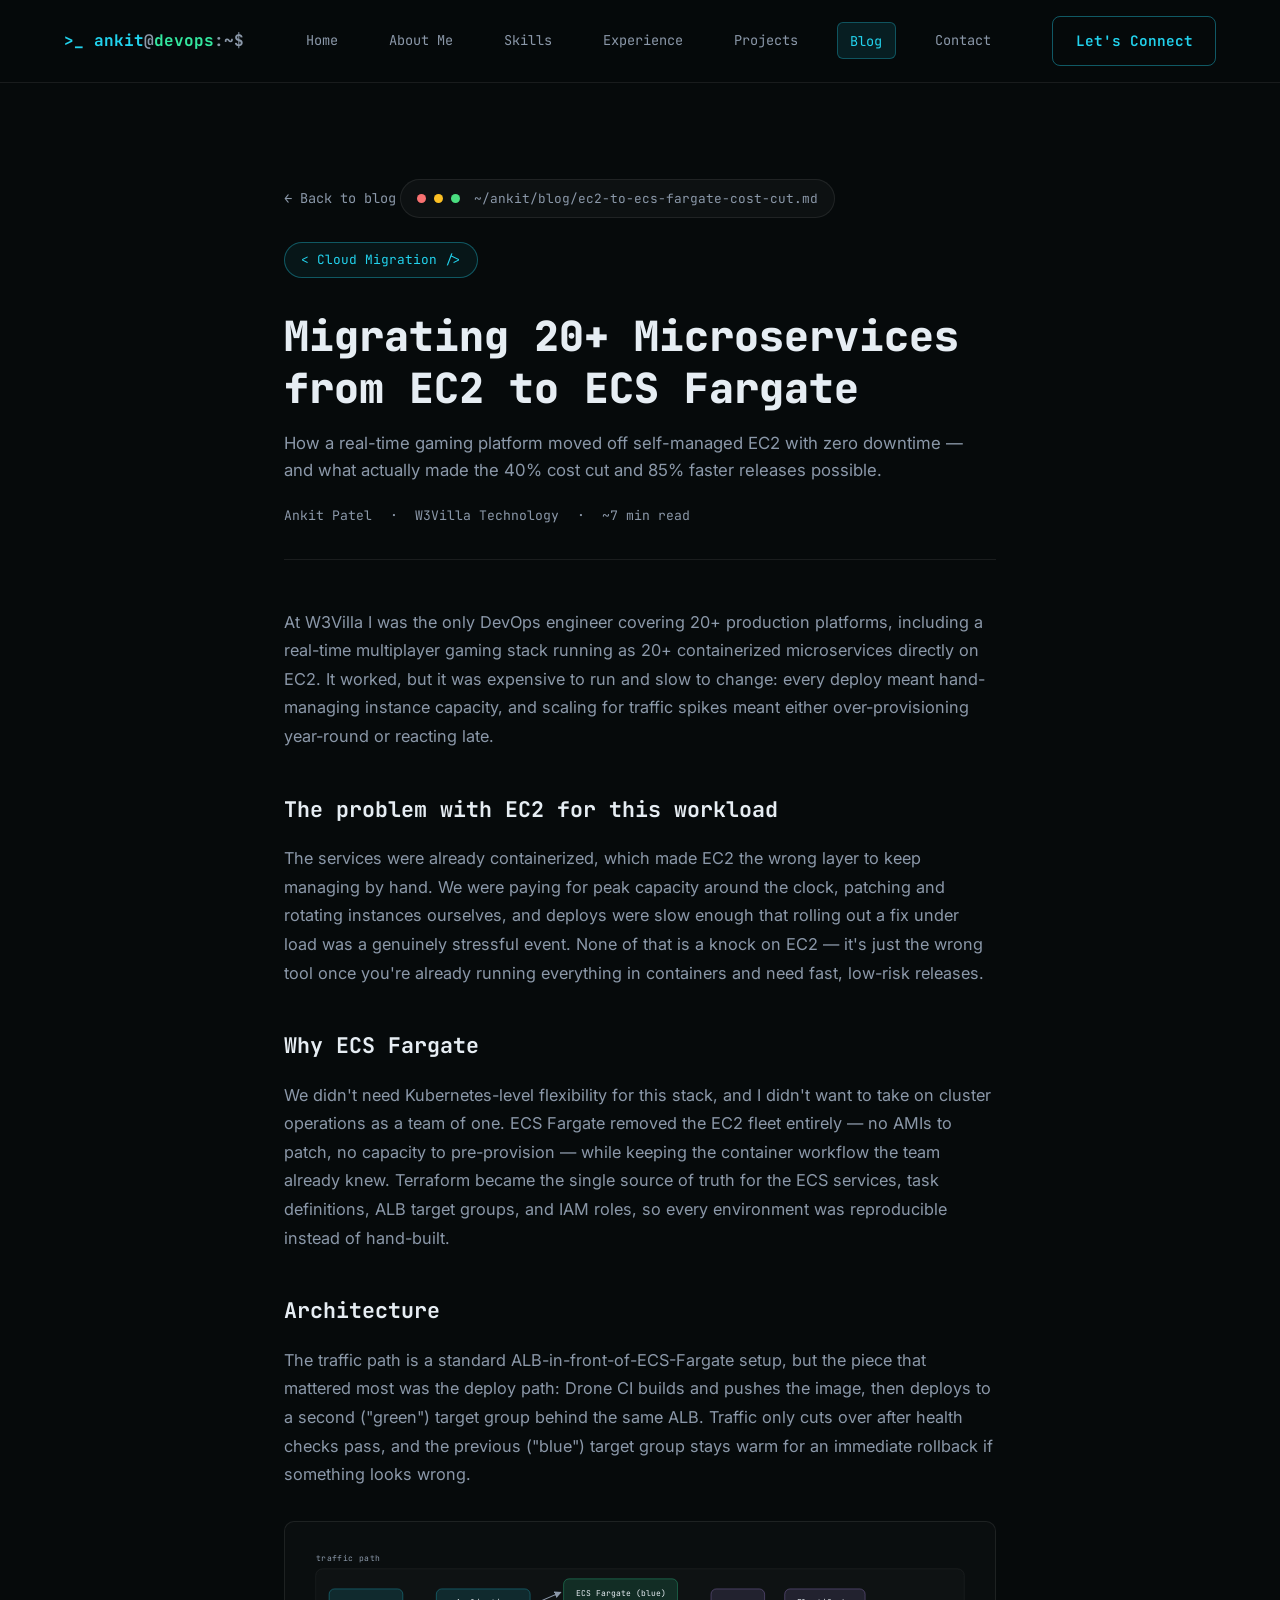
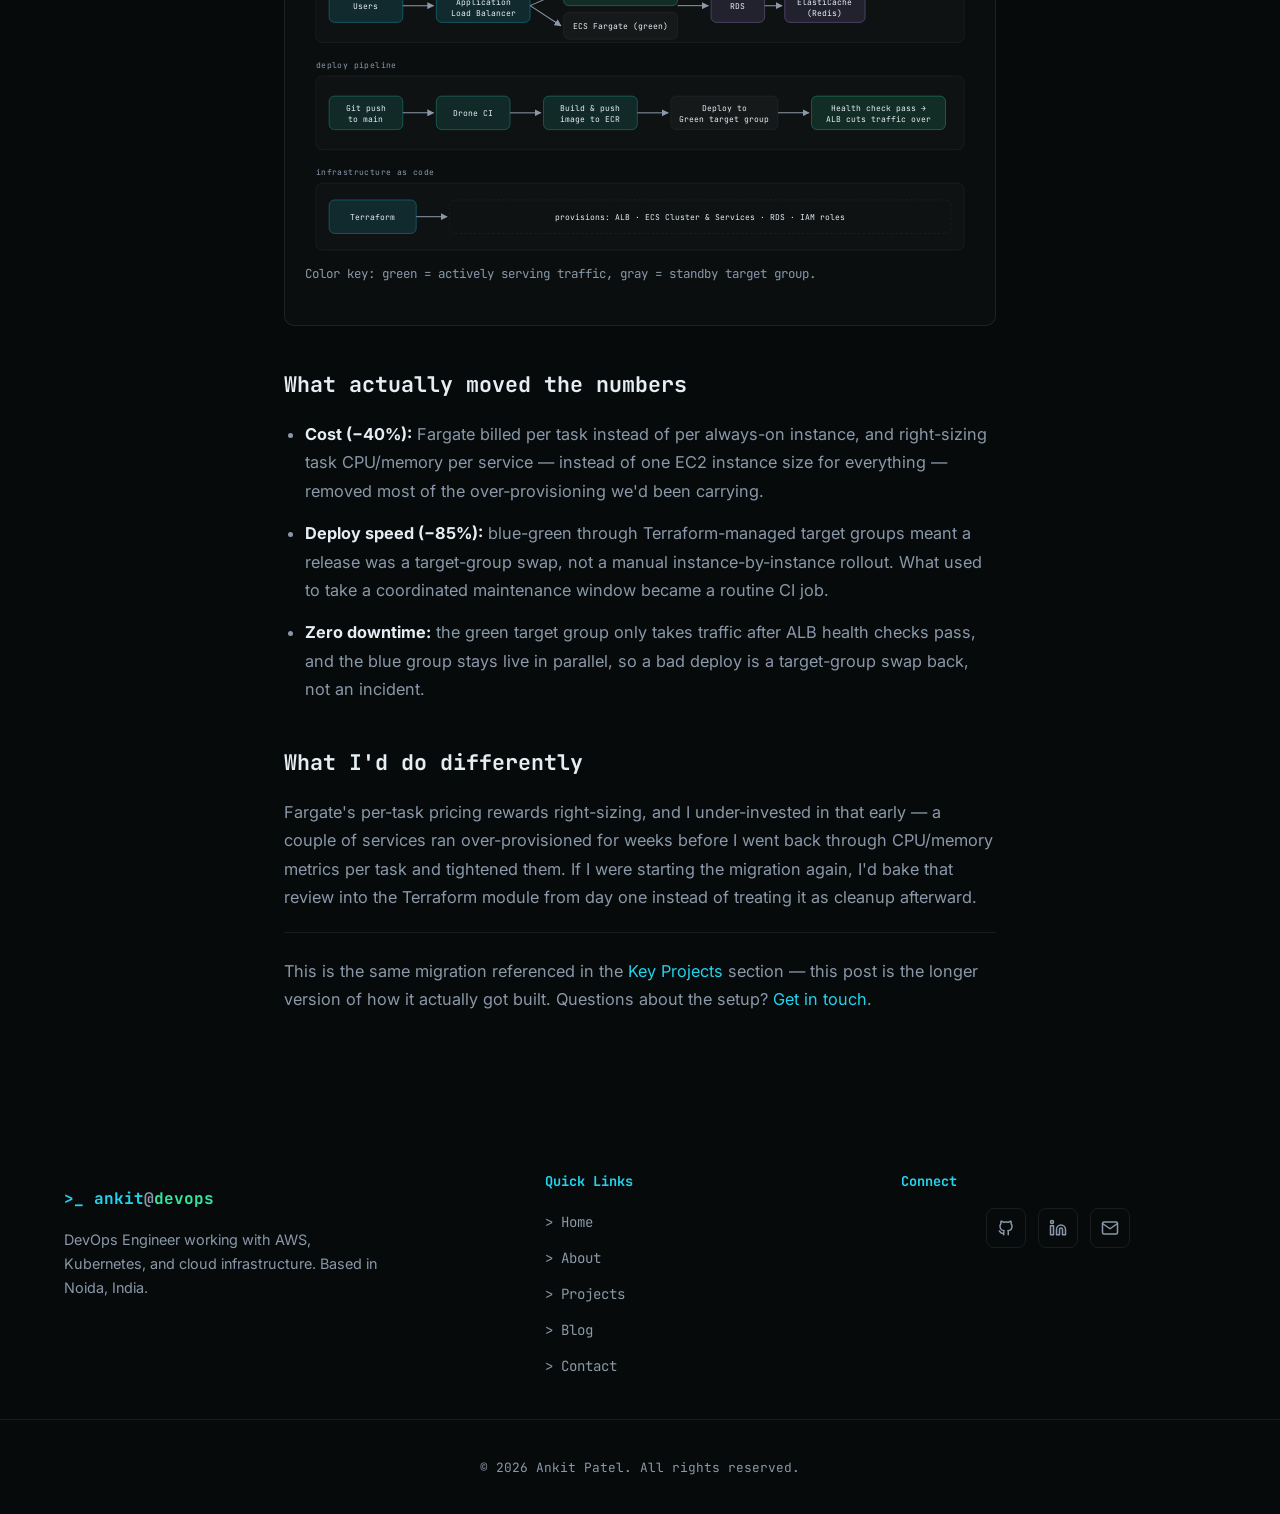
==== commit 7b48ff5e: "Resolve flagged inconsistencies: unify years figure, drop AI-buzzword positioning - Standardize ever" ====
--- a/blog/ec2-to-ecs-fargate-migration.html
+++ b/blog/ec2-to-ecs-fargate-migration.html
@@ -216,7 +216,7 @@
       <div class="container footer-grid">
         <div>
           <p class="nav-logo"><span class="prompt-icon">&gt;_</span> <span class="c-cyan">ankit</span><span class="c-dim">@</span><span class="c-green">devops</span></p>
-          <p class="footer-blurb">DevOps Engineer working with AWS, Kubernetes, and MLOps. Based in Noida, India.</p>
+          <p class="footer-blurb">DevOps Engineer working with AWS, Kubernetes, and cloud infrastructure. Based in Noida, India.</p>
         </div>
         <div>
           <h4>Quick Links</h4>
--- a/assets/style.css
+++ b/assets/style.css
@@ -372,6 +372,20 @@
 .about-meta { display: grid; gap: 0.75rem; margin-top: 1.5rem; font-family: var(--font-mono); font-size: 0.9rem; }
 .about-meta > div { display: flex; gap: 0.75rem; flex-wrap: wrap; }
 .about-meta .label { font-weight: 600; min-width: 170px; flex-shrink: 0; }
+.explore-badges { display: flex; flex-wrap: wrap; gap: 0.5rem; }
+.explore-badges span {
+  font-family: var(--font-mono);
+  font-size: 0.78rem;
+  padding: 0.25rem 0.7rem;
+  border-radius: 999px;
+  border: 1px solid var(--border);
+  background: rgba(255, 255, 255, 0.03);
+  color: var(--text-dim);
+}
+.explore-badges .chip-cyan { color: var(--cyan); border-color: rgba(34, 211, 238, 0.35); background: rgba(34, 211, 238, 0.08); }
+.explore-badges .chip-green { color: var(--green); border-color: rgba(52, 232, 160, 0.35); background: rgba(52, 232, 160, 0.08); }
+.explore-badges .chip-purple { color: var(--purple); border-color: rgba(183, 148, 246, 0.35); background: rgba(183, 148, 246, 0.08); }
+.explore-badges .chip-teal { color: var(--teal); border-color: rgba(45, 212, 191, 0.35); background: rgba(45, 212, 191, 0.08); }
 
 /* SKILLS */
 .skills-grid { display: grid; grid-template-columns: repeat(auto-fit, minmax(280px, 1fr)); gap: 1.5rem; }
@@ -447,6 +461,7 @@
 .project-card p { color: var(--text-dim); font-size: 0.92rem; }
 .project-card .impact { color: var(--text); background: rgba(52, 232, 160, 0.06); border: 1px solid rgba(52, 232, 160, 0.25); border-radius: 8px; padding: 0.6rem 0.8rem; font-size: 0.85rem; margin: 0.5rem 0 1rem; }
 .project-card .tags { margin-top: auto; }
+.case-study-link { display: block; margin-top: 1rem; }
 
 /* CERTIFICATIONS */
 .cert-grid { display: grid; grid-template-columns: repeat(auto-fit, minmax(260px, 1fr)); gap: 1.5rem; }
@@ -456,72 +471,8 @@
 .cert-issuer { color: var(--text); font-weight: 600; font-size: 0.85rem; margin: 0 0 0.6rem; }
 .cert-card p:last-child { color: var(--text-dim); margin: 0; font-size: 0.9rem; }
 
-/* LEARNING */
-.learning-grid { display: grid; grid-template-columns: repeat(auto-fit, minmax(240px, 1fr)); gap: 1.5rem; }
-.learning-card { border: 1px dashed rgba(var(--accent-rgb), 0.4); border-radius: var(--radius); padding: 1.4rem 1.5rem; }
-.learning-card h3 { margin: 0 0 0.5rem; font-family: var(--font-mono); font-size: 1rem; color: var(--accent); }
-.learning-card p { color: var(--text-dim); margin: 0; font-size: 0.9rem; }
-
-/* BLOG */
-.post-preview {
-  max-width: 640px;
-  margin: 0 auto 2rem;
-  border: 1px solid var(--border);
-  border-radius: var(--radius);
-  background: var(--card);
-  padding: 1.75rem 2rem;
-  transition: border-color 0.2s ease, transform 0.2s ease;
-}
-.post-preview:hover { border-color: rgba(52, 232, 160, 0.5); transform: translateY(-3px); }
-.post-preview-top { display: flex; align-items: center; justify-content: space-between; margin-bottom: 0.85rem; }
-.post-preview-tag {
-  font-family: var(--font-mono);
-  font-size: 0.72rem;
-  font-weight: 700;
-  color: var(--green);
-  background: rgba(52, 232, 160, 0.12);
-  border: 1px solid rgba(52, 232, 160, 0.35);
-  border-radius: 999px;
-  padding: 0.25rem 0.7rem;
-}
-.post-preview-date { font-family: var(--font-mono); font-size: 0.78rem; color: var(--text-dim); }
-.post-preview h3 { margin: 0 0 0.75rem; font-family: var(--font-mono); font-size: 1.15rem; }
-.post-preview h3 a { color: var(--text); }
-.post-preview h3 a:hover { color: var(--cyan); }
-.post-preview p { color: var(--text-dim); font-size: 0.92rem; margin: 0 0 1.1rem; }
 .post-preview-link { display: inline-block; color: var(--cyan); font-family: var(--font-mono); font-size: 0.88rem; font-weight: 600; }
 .post-preview-link:hover { text-decoration: underline; }
-
-.blog-construction {
-  max-width: 640px;
-  margin: 0 auto;
-  text-align: center;
-  border: 1px solid var(--border);
-  border-radius: var(--radius);
-  background: var(--card);
-  padding: 2.75rem 2rem;
-  box-shadow: 0 0 30px rgba(183, 148, 246, 0.1);
-}
-.blog-construction .term-badge { margin-bottom: 1.75rem; }
-.blog-typewriter-line {
-  font-family: var(--font-mono);
-  font-size: 1.05rem;
-  color: var(--text-dim);
-  min-height: 1.6em;
-  margin: 0 0 1.6rem;
-}
-.blog-progress { display: flex; justify-content: center; gap: 0.5rem; margin-bottom: 1.75rem; }
-.blog-dot {
-  width: 8px; height: 8px; border-radius: 50%;
-  background: var(--purple);
-  animation: blog-pulse 1.4s ease infinite;
-}
-.blog-dot:nth-child(2) { animation-delay: 0.2s; }
-.blog-dot:nth-child(3) { animation-delay: 0.4s; }
-@keyframes blog-pulse { 0%, 100% { opacity: 0.25; transform: scale(0.8); } 50% { opacity: 1; transform: scale(1); } }
-.blog-note { color: var(--text-dim); font-size: 0.9rem; margin: 0; }
-.blog-note a { color: var(--cyan); }
-.blog-note a:hover { text-decoration: underline; }
 
 /* CTA */
 .cta-section { border-bottom: none; }
--- a/assets/post.css
+++ b/assets/post.css
@@ -32,6 +32,19 @@
   border-bottom: 1px solid var(--border);
 }
 .post-meta .sep { margin: 0 0.6rem; }
+.post-meta-line { margin-top: 0.4rem; }
+.post-meta-line:first-child { margin-top: 0; }
+
+.diagram-slot {
+  margin: 2rem 0 2.5rem;
+  border: 1px dashed var(--border);
+  border-radius: var(--radius);
+  padding: 3rem 1.5rem;
+  text-align: center;
+  color: var(--text-dim);
+  font-family: var(--font-mono);
+  font-size: 0.85rem;
+}
 
 .post-body { color: var(--text-dim); font-size: 1.02rem; line-height: 1.75; }
 .post-body h2 { font-family: var(--font-mono); color: var(--text); font-size: 1.35rem; margin: 2.5rem 0 1rem; }
@@ -41,6 +54,7 @@
 .post-body strong { color: var(--text); }
 .post-body a { color: var(--cyan); }
 .post-body a:hover { text-decoration: underline; }
+.post-body code { font-family: var(--font-mono); background: rgba(255, 255, 255, 0.06); padding: 0.1rem 0.4rem; border-radius: 4px; font-size: 0.9em; color: var(--text); }
 .post-closing { border-top: 1px solid var(--border); padding-top: 1.5rem; margin-top: 2rem; color: var(--text-dim); }
 
 /* ARCHITECTURE DIAGRAM */
